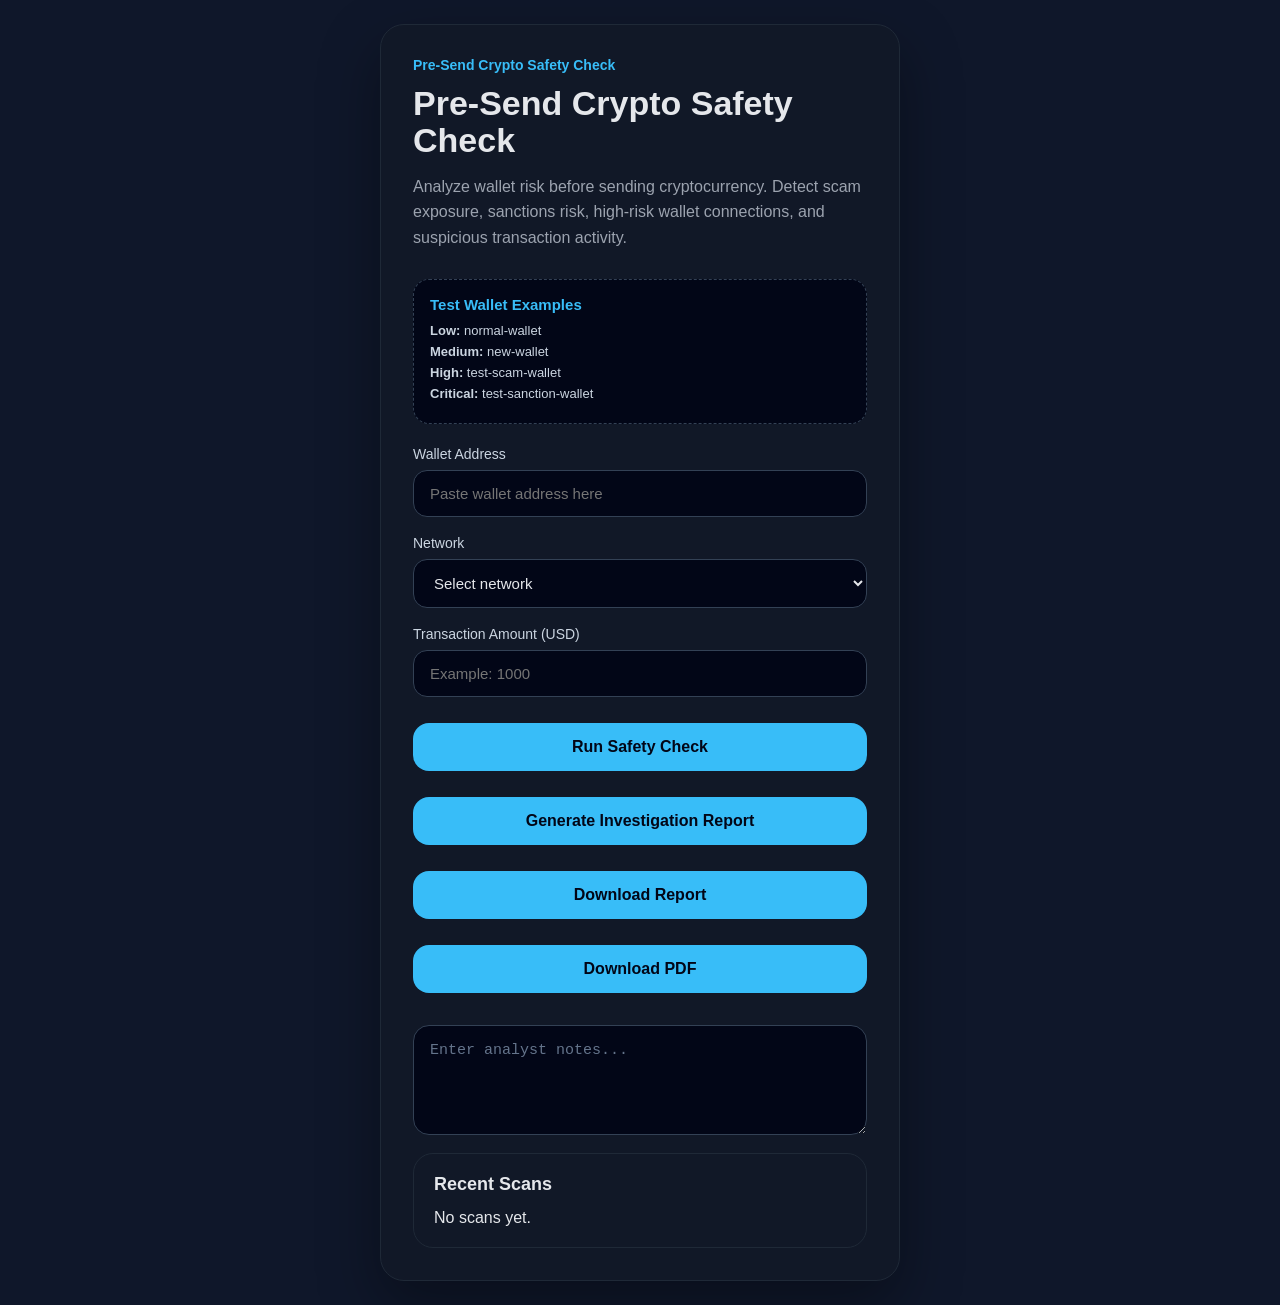
==== index.html @ 8b495f1a "Add initial HTML structure for safety check app" ====
<!DOCTYPE html>
<html lang="en">
<head>
  <meta charset="UTF-8" />
  <meta name="viewport" content="width=device-width, initial-scale=1.0" />
  <title>Pre-Send Crypto Safety Check</title>
  <link rel="stylesheet" href="style.css" />
</head>
<body>

  <main class="app">
    <section class="card">
      <p class="eyebrow">Pre-Send Crypto Safety Check</p>
      <h1>Pre-Send Crypto Safety Check</h1>
      <p class="intro">
        Analyze wallet risk before sending cryptocurrency. Detect scam exposure, sanctions risk, high-risk wallet connections, and suspicious transaction activity.
      </p>

      <div class="test-box">
        <h3>Test Wallet Examples</h3>
        <p><strong>Low:</strong> normal-wallet</p>
        <p><strong>Medium:</strong> new-wallet</p>
        <p><strong>High:</strong> test-scam-wallet</p>
        <p><strong>Critical:</strong> test-sanction-wallet</p>
      </div>

      <form id="riskForm" class="form">
        <label>
          Wallet Address
          <input type="text" id="walletAddress" placeholder="Paste wallet address here" required />
        </label>

        <label>
          Network
          <select id="network" required>
            <option value="">Select network</option>
            <option value="Ethereum">Ethereum</option>
            <option value="BNB Chain">BNB Chain</option>
            <option value="Polygon">Polygon</option>
            <option value="Arbitrum">Arbitrum</option>
            <option value="Optimism">Optimism</option>
            <option value="Avalanche">Avalanche</option>
            <option value="Base">Base</option>
            <option value="Tron">Tron</option>
            <option value="Solana">Solana</option>
            <option value="Bitcoin">Bitcoin</option>
          </select>
        </label>

        <label>
          Transaction Amount (USD)
          <input type="number" id="amount" placeholder="Example: 1000" required />
        </label>

        <button type="submit">Run Safety Check</button>
        <button id="generateReport" type="button">
          Generate Investigation Report
        </button>
        <button id="downloadReport" type="button">
          Download Report
        </button>
        <button id="downloadPdf" type="button">
          Download PDF
        </button>
        <textarea id="analystNotes" placeholder="Enter analyst notes..." rows="4"></textarea>
      </form>
      
      <section id="result" class="result hidden"></section>
      <section id="reportSection" class="report-card hidden">
        <h2>Investigation Report</h2>
        <pre id="reportOutput"></pre>
      </section>
      <section class="history-card">
        <h2>Recent Scans</h2>
        <div id="scanHistory">
          <p>No scans yet.</p>
        </div>
      </section>
  </main>

  <script src="script.js"></script>
</body>
</html>
---- style.css ----
* {
  box-sizing: border-box;
  margin: 0;
  padding: 0;
}

body {
  font-family: Arial, sans-serif;
  background: #0f172a;
  color: #e5e7eb;
  min-height: 100vh;
  display: flex;
  align-items: center;
  justify-content: center;
  padding: 24px;
}

.app {
  width: 100%;
  max-width: 520px;
}

.card {
  background: #111827;
  border: 1px solid #1f2937;
  border-radius: 24px;
  padding: 32px;
  box-shadow: 0 24px 60px rgba(0, 0, 0, 0.35);
}

.eyebrow {
  color: #38bdf8;
  font-size: 14px;
  font-weight: 700;
  margin-bottom: 12px;
}

h1 {
  font-size: 34px;
  line-height: 1.1;
  margin-bottom: 14px;
}

.intro {
  color: #9ca3af;
  line-height: 1.6;
  margin-bottom: 28px;
}

.form {
  display: grid;
  gap: 18px;
}

label {
  display: grid;
  gap: 8px;
  font-size: 14px;
  color: #cbd5e1;
}

input,
select {
  width: 100%;
  padding: 14px 16px;
  border-radius: 14px;
  border: 1px solid #334155;
  background: #020617;
  color: #e5e7eb;
  font-size: 15px;
  outline: none;
}

input:focus,
select:focus {
  border-color: #38bdf8;
}

button {
  margin-top: 8px;
  padding: 15px 18px;
  border: none;
  border-radius: 16px;
  background: #38bdf8;
  color: #020617;
  font-size: 16px;
  font-weight: 700;
  cursor: pointer;
}

button:hover {
  background: #7dd3fc;
}

.result {
  margin-top: 24px;
  padding: 20px;
  border-radius: 18px;
  background: #020617;
  border: 1px solid #334155;
}

.result h2 {
  font-size: 30px;
  margin-bottom: 14px;
}

.result p {
  line-height: 1.5;
  margin-bottom: 8px;
}

.low {
  border-color: #22c55e;
}

.medium {
  border-color: #facc15;
}

.high {
  border-color: #f97316;
}

.critical {
  border-color: #ef4444;
}
.summary-card,
.action-card,
.scan-card {
  background: #020617;
  border: 1px solid #334155;
  border-radius: 18px;
  padding: 18px;
  margin-bottom: 16px;
}

.summary-card h2 {
  font-size: 28px;
  margin-bottom: 6px;
}

.score {
  font-size: 36px;
  font-weight: 800;
  margin-bottom: 8px;
}

.risk-grid {
  display: grid;
  grid-template-columns: 1fr;
  gap: 14px;
  margin-bottom: 16px;
}

.risk-box {
  background: #020617;
  border: 1px solid #334155;
  border-radius: 16px;
  padding: 16px;
}

.risk-box h3,
.action-card h3,
.scan-card h3 {
  font-size: 16px;
  margin-bottom: 8px;
  color: #38bdf8;
}

.risk-box p,
.action-card p,
.scan-card p {
  color: #cbd5e1;
  line-height: 1.5;
  margin-bottom: 6px;
}

.low .summary-card {
  border-color: #22c55e;
}

.medium .summary-card {
  border-color: #facc15;
}

.high .summary-card {
  border-color: #f97316;
}

.critical .summary-card {
  border-color: #ef4444;
}
.risk-meter {
  width: 100%;
  height: 12px;
  background: #1e293b;
  border-radius: 999px;
  overflow: hidden;
  margin: 14px 0 8px;
}

.risk-fill {
  height: 100%;
  border-radius: 999px;
  background: linear-gradient(90deg, #22c55e, #facc15, #f97316, #ef4444);
}

.risk-labels {
  display: flex;
  justify-content: space-between;
  font-size: 12px;
  color: #94a3b8;
}
.history-card {
  margin-top: 18px;
  background: #111827;
  border: 1px solid #1f2937;
  border-radius: 20px;
  padding: 20px;
}

.history-card h2 {
  font-size: 18px;
  margin-bottom: 14px;
}

.history-item {
  display: grid;
  grid-template-columns: 1fr auto auto;
  gap: 10px;
  align-items: center;
  padding: 12px 0;
  border-top: 1px solid #1f2937;
}

.history-item span {
  color: #cbd5e1;
}

.history-item strong {
  color: #38bdf8;
  font-size: 13px;
}

.history-item small {
  color: #94a3b8;
}

.test-box {
  background: #020617;
  border: 1px dashed #334155;
  border-radius: 16px;
  padding: 16px;
  margin-bottom: 22px;
}

.test-box h3 {
  color: #38bdf8;
  font-size: 15px;
  margin-bottom: 10px;
}

.test-box p {
  color: #cbd5e1;
  font-size: 13px;
  margin-bottom: 6px;
}
.report-card {
  margin-top: 20px;
  padding: 24px;
  border-radius: 16px;
  background: #071224;
  border: 1px solid rgba(0,255,255,0.2);
  color: #ffffff;
}

.report-card pre {
  white-space: pre-wrap;
  color: #ffffff;
  font-size: 15px;
  line-height: 1.7;
  font-family: Consolas, monospace;
}

.report-card h2 {
  color: hsl(202, 100%, 62%);
  margin-bottom: 20px;
}

.hidden {
  display: none;
}

#analystNotes {
  width: 100%;
  min-height: 110px;
  margin-top: 14px;
  padding: 16px;
  border-radius: 16px;
  border: 1px solid #334155;
  background: #020617;
  color: #e5e7eb;
  font-size: 15px;
  resize: vertical;
  outline: none;
}

#analystNotes::placeholder {
  color: #64748b;
}

#analystNotes:focus {
  border-color: #38bdf8;
}
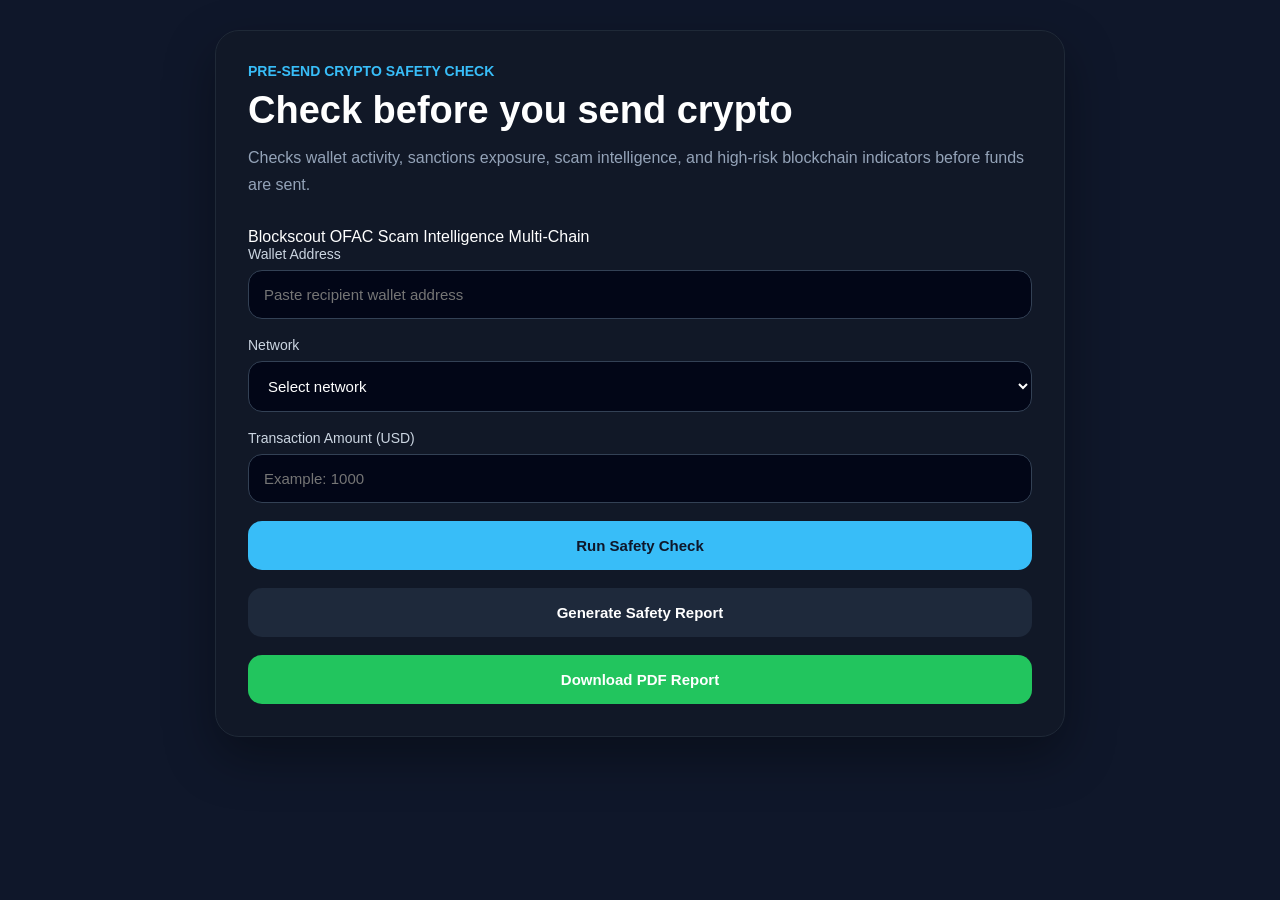
==== commit 670d3f08: "Initial commit" ====
--- a/index.html
+++ b/index.html
@@ -10,24 +10,25 @@
 
   <main class="app">
     <section class="card">
+
       <p class="eyebrow">Pre-Send Crypto Safety Check</p>
-      <h1>Pre-Send Crypto Safety Check</h1>
+      <h1>Check before you send crypto</h1>
       <p class="intro">
-        Analyze wallet risk before sending cryptocurrency. Detect scam exposure, sanctions risk, high-risk wallet connections, and suspicious transaction activity.
+        Checks wallet activity, sanctions exposure, scam intelligence,
+        and high-risk blockchain indicators before funds are sent.
       </p>
-
-      <div class="test-box">
-        <h3>Test Wallet Examples</h3>
-        <p><strong>Low:</strong> normal-wallet</p>
-        <p><strong>Medium:</strong> new-wallet</p>
-        <p><strong>High:</strong> test-scam-wallet</p>
-        <p><strong>Critical:</strong> test-sanction-wallet</p>
+      
+      <div class="intel-badges">
+        <span>Blockscout</span>
+        <span>OFAC</span>
+        <span>Scam Intelligence</span>
+        <span>Multi-Chain</span>
       </div>
 
       <form id="riskForm" class="form">
         <label>
           Wallet Address
-          <input type="text" id="walletAddress" placeholder="Paste wallet address here" required />
+          <input type="text" id="walletAddress" placeholder="Paste recipient wallet address" required />
         </label>
 
         <label>
@@ -53,31 +54,26 @@
         </label>
 
         <button type="submit">Run Safety Check</button>
+
         <button id="generateReport" type="button">
-          Generate Investigation Report
+          Generate Safety Report
         </button>
-        <button id="downloadReport" type="button">
-          Download Report
+
+        <button id="downloadPdf" type="button">
+          Download PDF Report
         </button>
-        <button id="downloadPdf" type="button">
-          Download PDF
-        </button>
-        <textarea id="analystNotes" placeholder="Enter analyst notes..." rows="4"></textarea>
       </form>
-      
+
       <section id="result" class="result hidden"></section>
+
       <section id="reportSection" class="report-card hidden">
-        <h2>Investigation Report</h2>
+        <h2>Safety Report</h2>
         <pre id="reportOutput"></pre>
       </section>
-      <section class="history-card">
-        <h2>Recent Scans</h2>
-        <div id="scanHistory">
-          <p>No scans yet.</p>
-        </div>
-      </section>
+
+    </section>
   </main>
 
   <script src="script.js"></script>
 </body>
-</html>
+</html>
--- a/style.css
+++ b/style.css
@@ -1,23 +1,20 @@
 * {
-  box-sizing: border-box;
   margin: 0;
   padding: 0;
+  box-sizing: border-box;
 }
 
 body {
   font-family: Arial, sans-serif;
   background: #0f172a;
-  color: #e5e7eb;
+  color: #ffffff;
   min-height: 100vh;
-  display: flex;
-  align-items: center;
-  justify-content: center;
-  padding: 24px;
+  padding: 30px 15px;
 }
 
 .app {
-  width: 100%;
-  max-width: 520px;
+  max-width: 850px;
+  margin: auto;
 }
 
 .card {
@@ -25,26 +22,26 @@
   border: 1px solid #1f2937;
   border-radius: 24px;
   padding: 32px;
-  box-shadow: 0 24px 60px rgba(0, 0, 0, 0.35);
+  box-shadow: 0 20px 50px rgba(0,0,0,0.35);
 }
 
 .eyebrow {
   color: #38bdf8;
   font-size: 14px;
   font-weight: 700;
+  margin-bottom: 10px;
+  text-transform: uppercase;
+}
+
+h1 {
+  font-size: 38px;
   margin-bottom: 12px;
 }
 
-h1 {
-  font-size: 34px;
-  line-height: 1.1;
-  margin-bottom: 14px;
-}
-
 .intro {
-  color: #9ca3af;
-  line-height: 1.6;
-  margin-bottom: 28px;
+  color: #94a3b8;
+  line-height: 1.7;
+  margin-bottom: 30px;
 }
 
 .form {
@@ -53,263 +50,221 @@
 }
 
 label {
-  display: grid;
+  display: flex;
+  flex-direction: column;
   gap: 8px;
+  color: #cbd5e1;
   font-size: 14px;
-  color: #cbd5e1;
 }
 
 input,
 select {
   width: 100%;
-  padding: 14px 16px;
+  padding: 15px;
   border-radius: 14px;
   border: 1px solid #334155;
   background: #020617;
-  color: #e5e7eb;
+  color: white;
   font-size: 15px;
-  outline: none;
 }
 
 input:focus,
 select:focus {
+  outline: none;
   border-color: #38bdf8;
 }
 
 button {
-  margin-top: 8px;
-  padding: 15px 18px;
+  padding: 16px;
+  border-radius: 14px;
   border: none;
-  border-radius: 16px;
+  cursor: pointer;
+  font-size: 15px;
+  font-weight: 700;
+  transition: 0.3s;
+}
+
+button[type="submit"] {
   background: #38bdf8;
-  color: #020617;
-  font-size: 16px;
-  font-weight: 700;
-  cursor: pointer;
-}
-
-button:hover {
+  color: #0f172a;
+}
+
+button[type="submit"]:hover {
   background: #7dd3fc;
 }
 
+#generateReport {
+  background: #1e293b;
+  color: white;
+}
+
+#generateReport:hover {
+  background: #334155;
+}
+
+#downloadPdf {
+  background: #22c55e;
+  color: white;
+}
+
+#downloadPdf:hover {
+  background: #16a34a;
+}
+
 .result {
-  margin-top: 24px;
+  margin-top: 25px;
+  padding: 22px;
+  border-radius: 20px;
+  background: #020617;
+}
+
+.summary-card {
   padding: 20px;
   border-radius: 18px;
-  background: #020617;
-  border: 1px solid #334155;
-}
-
-.result h2 {
+  margin-bottom: 20px;
+}
+
+.summary-card h2 {
   font-size: 30px;
-  margin-bottom: 14px;
-}
-
-.result p {
-  line-height: 1.5;
+  margin-bottom: 10px;
+}
+
+.score {
+  font-size: 42px;
+  font-weight: bold;
+  margin-bottom: 10px;
+}
+
+.low .summary-card {
+  border: 2px solid #22c55e;
+}
+
+.medium .summary-card {
+  border: 2px solid #eab308;
+}
+
+.high .summary-card {
+  border: 2px solid #f97316;
+}
+
+.critical .summary-card {
+  border: 2px solid #ef4444;
+}
+
+.risk-meter {
+  width: 100%;
+  height: 14px;
+  background: #1e293b;
+  border-radius: 999px;
+  overflow: hidden;
   margin-bottom: 8px;
 }
 
-.low {
-  border-color: #22c55e;
-}
-
-.medium {
-  border-color: #facc15;
-}
-
-.high {
-  border-color: #f97316;
-}
-
-.critical {
-  border-color: #ef4444;
-}
-.summary-card,
-.action-card,
-.scan-card {
+.risk-fill {
+  height: 100%;
+  background: linear-gradient(
+    90deg,
+    #22c55e,
+    #eab308,
+    #f97316,
+    #ef4444
+  );
+}
+
+.risk-labels {
+  display: flex;
+  justify-content: space-between;
+  color: #94a3b8;
+  font-size: 12px;
+  margin-bottom: 25px;
+}
+
+.risk-grid {
+  display: grid;
+  grid-template-columns: repeat(auto-fit,minmax(280px,1fr));
+  gap: 16px;
+  margin-bottom: 20px;
+}
+
+.risk-box {
   background: #020617;
   border: 1px solid #334155;
   border-radius: 18px;
   padding: 18px;
-  margin-bottom: 16px;
-}
-
-.summary-card h2 {
-  font-size: 28px;
-  margin-bottom: 6px;
-}
-
-.score {
-  font-size: 36px;
-  font-weight: 800;
+}
+
+.risk-box h3 {
+  color: #38bdf8;
+  margin-bottom: 12px;
+}
+
+.risk-box p {
+  color: #cbd5e1;
   margin-bottom: 8px;
-}
-
-.risk-grid {
-  display: grid;
-  grid-template-columns: 1fr;
-  gap: 14px;
-  margin-bottom: 16px;
-}
-
-.risk-box {
+  line-height: 1.6;
+  word-break: break-word;
+}
+
+.action-card,
+.scan-card {
   background: #020617;
   border: 1px solid #334155;
-  border-radius: 16px;
-  padding: 16px;
-}
-
-.risk-box h3,
+  border-radius: 18px;
+  padding: 18px;
+  margin-top: 16px;
+}
+
 .action-card h3,
 .scan-card h3 {
-  font-size: 16px;
-  margin-bottom: 8px;
-  color: #38bdf8;
-}
-
-.risk-box p,
+  color: #38bdf8;
+  margin-bottom: 10px;
+}
+
 .action-card p,
 .scan-card p {
   color: #cbd5e1;
-  line-height: 1.5;
-  margin-bottom: 6px;
-}
-
-.low .summary-card {
-  border-color: #22c55e;
-}
-
-.medium .summary-card {
-  border-color: #facc15;
-}
-
-.high .summary-card {
-  border-color: #f97316;
-}
-
-.critical .summary-card {
-  border-color: #ef4444;
-}
-.risk-meter {
-  width: 100%;
-  height: 12px;
-  background: #1e293b;
-  border-radius: 999px;
-  overflow: hidden;
-  margin: 14px 0 8px;
-}
-
-.risk-fill {
-  height: 100%;
-  border-radius: 999px;
-  background: linear-gradient(90deg, #22c55e, #facc15, #f97316, #ef4444);
-}
-
-.risk-labels {
-  display: flex;
-  justify-content: space-between;
-  font-size: 12px;
-  color: #94a3b8;
-}
-.history-card {
-  margin-top: 18px;
-  background: #111827;
-  border: 1px solid #1f2937;
+  line-height: 1.6;
+}
+
+.report-card {
+  margin-top: 24px;
+  background: #071224;
+  border: 1px solid rgba(56,189,248,0.3);
   border-radius: 20px;
-  padding: 20px;
-}
-
-.history-card h2 {
-  font-size: 18px;
-  margin-bottom: 14px;
-}
-
-.history-item {
-  display: grid;
-  grid-template-columns: 1fr auto auto;
-  gap: 10px;
-  align-items: center;
-  padding: 12px 0;
-  border-top: 1px solid #1f2937;
-}
-
-.history-item span {
-  color: #cbd5e1;
-}
-
-.history-item strong {
-  color: #38bdf8;
-  font-size: 13px;
-}
-
-.history-item small {
-  color: #94a3b8;
-}
-
-.test-box {
-  background: #020617;
-  border: 1px dashed #334155;
-  border-radius: 16px;
-  padding: 16px;
-  margin-bottom: 22px;
-}
-
-.test-box h3 {
-  color: #38bdf8;
-  font-size: 15px;
-  margin-bottom: 10px;
-}
-
-.test-box p {
-  color: #cbd5e1;
-  font-size: 13px;
-  margin-bottom: 6px;
-}
-.report-card {
-  margin-top: 20px;
   padding: 24px;
-  border-radius: 16px;
-  background: #071224;
-  border: 1px solid rgba(0,255,255,0.2);
-  color: #ffffff;
+}
+
+.report-card h2 {
+  color: #38bdf8;
+  margin-bottom: 20px;
 }
 
 .report-card pre {
   white-space: pre-wrap;
-  color: #ffffff;
-  font-size: 15px;
   line-height: 1.7;
+  color: white;
   font-family: Consolas, monospace;
-}
-
-.report-card h2 {
-  color: hsl(202, 100%, 62%);
-  margin-bottom: 20px;
+  font-size: 14px;
 }
 
 .hidden {
   display: none;
 }
 
-#analystNotes {
-  width: 100%;
-  min-height: 110px;
-  margin-top: 14px;
-  padding: 16px;
-  border-radius: 16px;
-  border: 1px solid #334155;
-  background: #020617;
-  color: #e5e7eb;
-  font-size: 15px;
-  resize: vertical;
-  outline: none;
-}
-
-#analystNotes::placeholder {
-  color: #64748b;
-}
-
-#analystNotes:focus {
-  border-color: #38bdf8;
-}
+@media (max-width: 768px) {
+  .card {
+    padding: 22px;
+  }
+
+  h1 {
+    font-size: 30px;
+  }
+
+  .score {
+    font-size: 34px;
+  }
+
+  .risk-grid {
+    grid-template-columns: 1fr;
+  }
+}
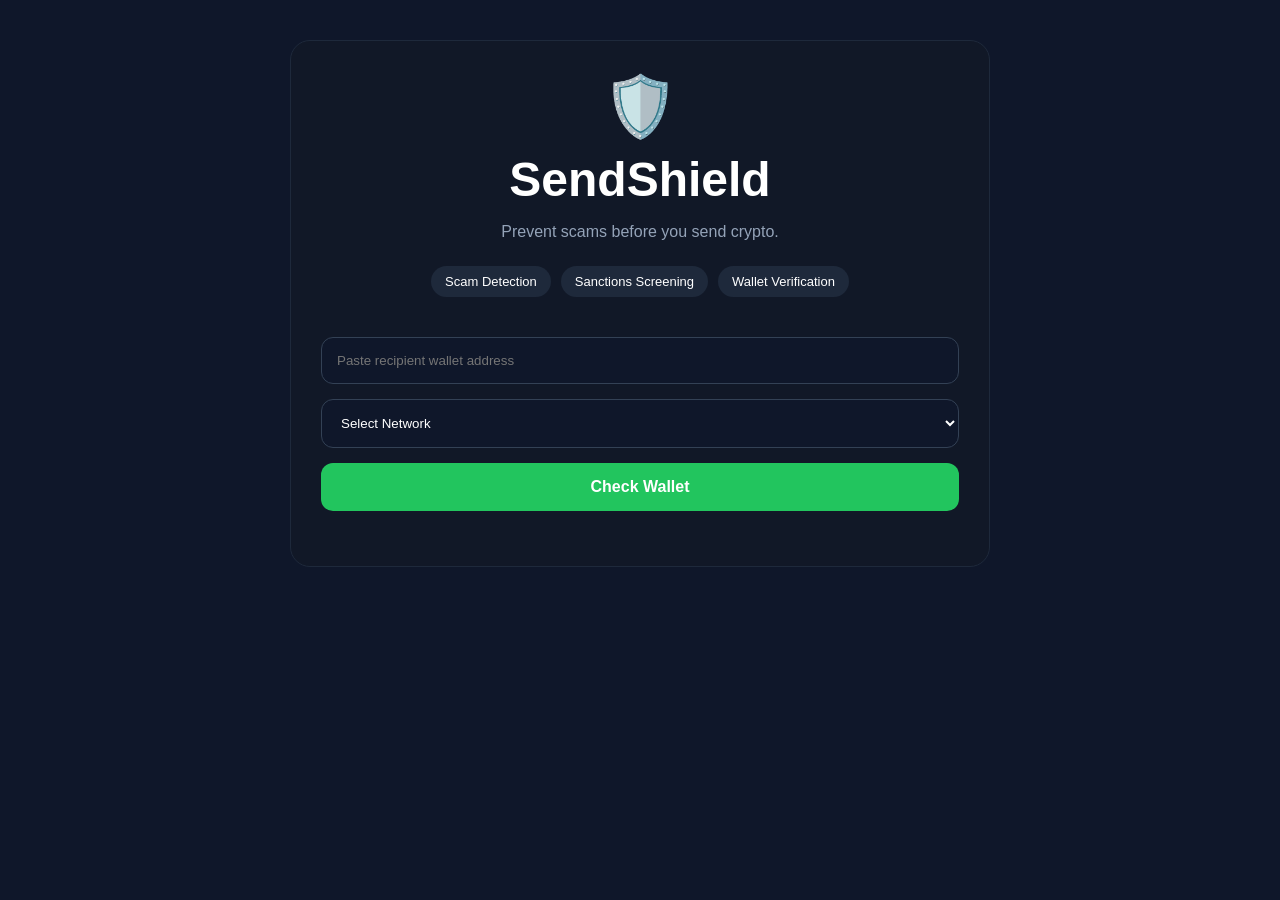
==== commit 05d4dde3: "Add SendShield branding and logo" ====
--- a/index.html
+++ b/index.html
@@ -1,79 +1,66 @@
 <!DOCTYPE html>
 <html lang="en">
+
 <head>
-  <meta charset="UTF-8" />
-  <meta name="viewport" content="width=device-width, initial-scale=1.0" />
-  <title>Pre-Send Crypto Safety Check</title>
-  <link rel="stylesheet" href="style.css" />
+  <meta charset="UTF-8">
+  <meta name="viewport" content="width=device-width, initial-scale=1.0">
+  <title>SendShield</title>
+
+  <link rel="stylesheet" href="style.css">
 </head>
+
 <body>
 
   <main class="app">
-    <section class="card">
 
-      <p class="eyebrow">Pre-Send Crypto Safety Check</p>
-      <h1>Check before you send crypto</h1>
-      <p class="intro">
-        Checks wallet activity, sanctions exposure, scam intelligence,
-        and high-risk blockchain indicators before funds are sent.
-      </p>
-      
-      <div class="intel-badges">
-        <span>Blockscout</span>
-        <span>OFAC</span>
-        <span>Scam Intelligence</span>
-        <span>Multi-Chain</span>
+    <div class="card">
+
+      <div class="hero">
+        <div class="shield">🛡️</div>
+
+        <h1>SendShield</h1>
+
+        <p class="subtitle">
+          Prevent scams before you send crypto.
+        </p>
       </div>
 
-      <form id="riskForm" class="form">
-        <label>
-          Wallet Address
-          <input type="text" id="walletAddress" placeholder="Paste recipient wallet address" required />
-        </label>
+      <div class="badges">
+        <span>Scam Detection</span>
+        <span>Sanctions Screening</span>
+        <span>Wallet Verification</span>
+      </div>
 
-        <label>
-          Network
-          <select id="network" required>
-            <option value="">Select network</option>
-            <option value="Ethereum">Ethereum</option>
-            <option value="BNB Chain">BNB Chain</option>
-            <option value="Polygon">Polygon</option>
-            <option value="Arbitrum">Arbitrum</option>
-            <option value="Optimism">Optimism</option>
-            <option value="Avalanche">Avalanche</option>
-            <option value="Base">Base</option>
-            <option value="Tron">Tron</option>
-            <option value="Solana">Solana</option>
-            <option value="Bitcoin">Bitcoin</option>
-          </select>
-        </label>
+      <form id="riskForm">
 
-        <label>
-          Transaction Amount (USD)
-          <input type="number" id="amount" placeholder="Example: 1000" required />
-        </label>
+        <input
+          type="text"
+          id="walletAddress"
+          placeholder="Paste recipient wallet address"
+          required
+        >
 
-        <button type="submit">Run Safety Check</button>
+        <select id="network" required>
+          <option value="">Select Network</option>
+          <option value="Ethereum">Ethereum</option>
+          <option value="Polygon">Polygon</option>
+          <option value="Arbitrum">Arbitrum</option>
+          <option value="Base">Base</option>
+        </select>
 
-        <button id="generateReport" type="button">
-          Generate Safety Report
+        <button type="submit">
+          Check Wallet
         </button>
 
-        <button id="downloadPdf" type="button">
-          Download PDF Report
-        </button>
       </form>
 
-      <section id="result" class="result hidden"></section>
+      <section id="result"></section>
 
-      <section id="reportSection" class="report-card hidden">
-        <h2>Safety Report</h2>
-        <pre id="reportOutput"></pre>
-      </section>
+    </div>
 
-    </section>
   </main>
 
   <script src="script.js"></script>
+
 </body>
 </html>
--- a/style.css
+++ b/style.css
@@ -1,270 +1,166 @@
-* {
-  margin: 0;
-  padding: 0;
-  box-sizing: border-box;
+body{
+  margin:0;
+  font-family:Inter,Arial,sans-serif;
+  background:#0f172a;
+  color:white;
 }
 
-body {
-  font-family: Arial, sans-serif;
-  background: #0f172a;
-  color: #ffffff;
-  min-height: 100vh;
-  padding: 30px 15px;
+.app{
+  max-width:700px;
+  margin:auto;
+  padding:40px 20px;
 }
 
-.app {
-  max-width: 850px;
-  margin: auto;
+.card{
+  background:#111827;
+  border:1px solid #1e293b;
+  border-radius:20px;
+  padding:30px;
 }
 
-.card {
-  background: #111827;
-  border: 1px solid #1f2937;
-  border-radius: 24px;
-  padding: 32px;
-  box-shadow: 0 20px 50px rgba(0,0,0,0.35);
+.hero{
+  text-align:center;
 }
 
-.eyebrow {
-  color: #38bdf8;
-  font-size: 14px;
-  font-weight: 700;
-  margin-bottom: 10px;
-  text-transform: uppercase;
+.shield{
+  font-size:60px;
 }
 
-h1 {
-  font-size: 38px;
-  margin-bottom: 12px;
+.hero h1{
+  margin:10px 0;
+  font-size:48px;
 }
 
-.intro {
-  color: #94a3b8;
-  line-height: 1.7;
-  margin-bottom: 30px;
+.subtitle{
+  color:#94a3b8;
 }
 
-.form {
-  display: grid;
-  gap: 18px;
+.badges{
+  display:flex;
+  gap:10px;
+  flex-wrap:wrap;
+  justify-content:center;
+  margin:25px 0;
 }
 
-label {
-  display: flex;
-  flex-direction: column;
-  gap: 8px;
-  color: #cbd5e1;
-  font-size: 14px;
+.badges span{
+  background:#1e293b;
+  padding:8px 14px;
+  border-radius:30px;
+  font-size:13px;
 }
 
 input,
-select {
-  width: 100%;
-  padding: 15px;
-  border-radius: 14px;
-  border: 1px solid #334155;
-  background: #020617;
-  color: white;
-  font-size: 15px;
+select,
+button{
+  width:100%;
+  padding:15px;
+  margin-top:15px;
+  border-radius:12px;
+  border:none;
+  box-sizing:border-box;
 }
 
-input:focus,
-select:focus {
-  outline: none;
-  border-color: #38bdf8;
+input,
+select{
+  background:#0f172a;
+  color:white;
+  border:1px solid #334155;
 }
 
-button {
-  padding: 16px;
-  border-radius: 14px;
-  border: none;
-  cursor: pointer;
-  font-size: 15px;
-  font-weight: 700;
-  transition: 0.3s;
+button{
+  background:#22c55e;
+  color:white;
+  font-size:16px;
+  font-weight:600;
+  cursor:pointer;
 }
 
-button[type="submit"] {
-  background: #38bdf8;
-  color: #0f172a;
+button:hover{
+  background:#16a34a;
 }
 
-button[type="submit"]:hover {
-  background: #7dd3fc;
+#result{
+  margin-top:25px;
 }
 
-#generateReport {
-  background: #1e293b;
-  color: white;
+.verdict{
+  padding:30px;
+  border-radius:16px;
+  text-align:center;
 }
 
-#generateReport:hover {
-  background: #334155;
+.safe{
+  background:#052e16;
+  border:2px solid #22c55e;
 }
 
-#downloadPdf {
-  background: #22c55e;
-  color: white;
+.scam{
+  background:#450a0a;
+  border:2px solid #ef4444;
 }
 
-#downloadPdf:hover {
-  background: #16a34a;
+.blocked{
+  background:#3f3f46;
+  border:2px solid #e5e7eb;
 }
 
-.result {
-  margin-top: 25px;
-  padding: 22px;
-  border-radius: 20px;
-  background: #020617;
+.warning{
+  background:#451a03;
+  border:2px solid #f97316;
 }
 
-.summary-card {
-  padding: 20px;
-  border-radius: 18px;
-  margin-bottom: 20px;
+.caution{
+  background:#422006;
+  border:2px solid #facc15;
 }
 
-.summary-card h2 {
-  font-size: 30px;
-  margin-bottom: 10px;
+.verdict h2{
+  margin-bottom:20px;
+  font-size:48px;
+  font-weight:700;
+}
+.verdict p{
+  font-size:20px;
+  line-height:1.6;
 }
 
-.score {
-  font-size: 42px;
-  font-weight: bold;
-  margin-bottom: 10px;
+.safe{
+  background:linear-gradient(
+    135deg,
+    #052e16,
+    #064e3b
+  );
+  border:2px solid #22c55e;
+  box-shadow:0 0 30px rgba(34,197,94,0.25);
 }
 
-.low .summary-card {
-  border: 2px solid #22c55e;
+.scam{
+  background:linear-gradient(
+    135deg,
+    #450a0a,
+    #7f1d1d
+  );
+  border:2px solid #ef4444;
+  box-shadow:0 0 30px rgba(239,68,68,0.25);
 }
+.blocked{
+  background:linear-gradient(
+    135deg,
+    #27272a,
+    #3f3f46
+  );
+  border:2px solid #d4d4d8;
+  box-shadow:0 0 30px rgba(255,255,255,0.15);
+}
+.warning{
+  background:linear-gradient(
+    135deg,
+    #451a03,
+    #7c2d12
+  );
 
-.medium .summary-card {
-  border: 2px solid #eab308;
-}
+  border:2px solid #f97316;
 
-.high .summary-card {
-  border: 2px solid #f97316;
-}
-
-.critical .summary-card {
-  border: 2px solid #ef4444;
-}
-
-.risk-meter {
-  width: 100%;
-  height: 14px;
-  background: #1e293b;
-  border-radius: 999px;
-  overflow: hidden;
-  margin-bottom: 8px;
-}
-
-.risk-fill {
-  height: 100%;
-  background: linear-gradient(
-    90deg,
-    #22c55e,
-    #eab308,
-    #f97316,
-    #ef4444
-  );
-}
-
-.risk-labels {
-  display: flex;
-  justify-content: space-between;
-  color: #94a3b8;
-  font-size: 12px;
-  margin-bottom: 25px;
-}
-
-.risk-grid {
-  display: grid;
-  grid-template-columns: repeat(auto-fit,minmax(280px,1fr));
-  gap: 16px;
-  margin-bottom: 20px;
-}
-
-.risk-box {
-  background: #020617;
-  border: 1px solid #334155;
-  border-radius: 18px;
-  padding: 18px;
-}
-
-.risk-box h3 {
-  color: #38bdf8;
-  margin-bottom: 12px;
-}
-
-.risk-box p {
-  color: #cbd5e1;
-  margin-bottom: 8px;
-  line-height: 1.6;
-  word-break: break-word;
-}
-
-.action-card,
-.scan-card {
-  background: #020617;
-  border: 1px solid #334155;
-  border-radius: 18px;
-  padding: 18px;
-  margin-top: 16px;
-}
-
-.action-card h3,
-.scan-card h3 {
-  color: #38bdf8;
-  margin-bottom: 10px;
-}
-
-.action-card p,
-.scan-card p {
-  color: #cbd5e1;
-  line-height: 1.6;
-}
-
-.report-card {
-  margin-top: 24px;
-  background: #071224;
-  border: 1px solid rgba(56,189,248,0.3);
-  border-radius: 20px;
-  padding: 24px;
-}
-
-.report-card h2 {
-  color: #38bdf8;
-  margin-bottom: 20px;
-}
-
-.report-card pre {
-  white-space: pre-wrap;
-  line-height: 1.7;
-  color: white;
-  font-family: Consolas, monospace;
-  font-size: 14px;
-}
-
-.hidden {
-  display: none;
-}
-
-@media (max-width: 768px) {
-  .card {
-    padding: 22px;
-  }
-
-  h1 {
-    font-size: 30px;
-  }
-
-  .score {
-    font-size: 34px;
-  }
-
-  .risk-grid {
-    grid-template-columns: 1fr;
-  }
+  box-shadow:0 0 30px rgba(249,115,22,0.25);
 }
